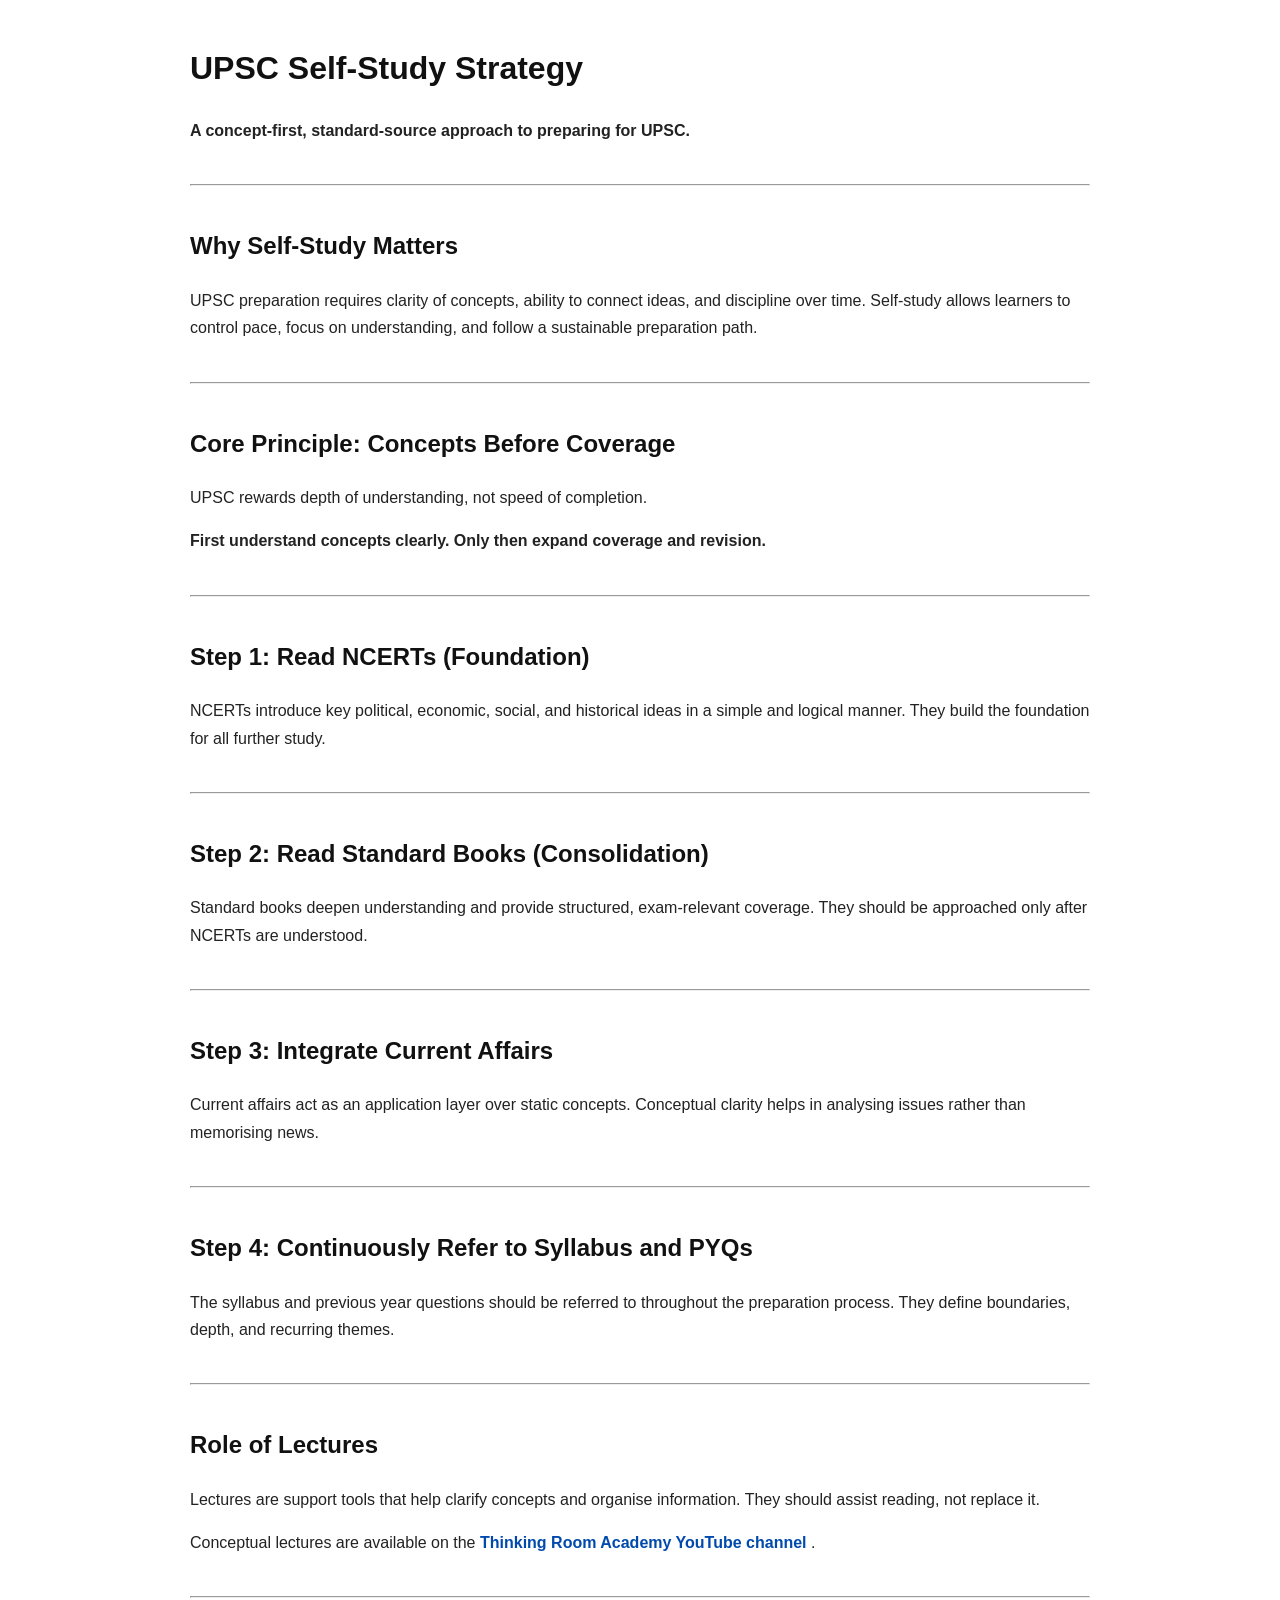
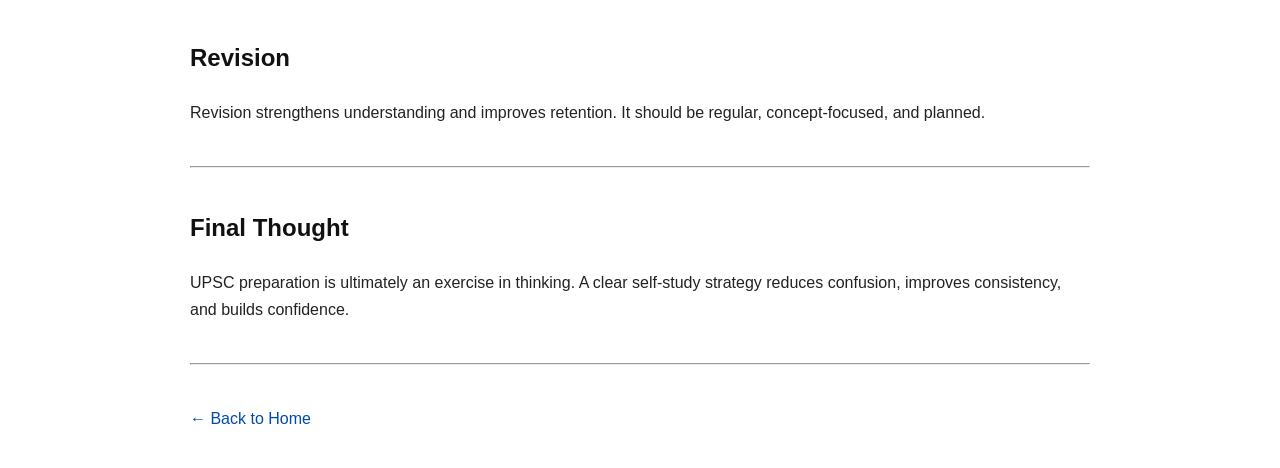
==== upsc-self-study-strategy.html @ 309dddc1 "Add UPSC Self-Study Strategy HTML document This HTML document outlines a self-study strategy for UPS" ====
<!DOCTYPE html>
<html lang="en">
<head>
  <meta charset="UTF-8">
  <title>UPSC Self-Study Strategy | Thinking Room Academy</title>
  <meta name="viewport" content="width=device-width, initial-scale=1.0">
  <meta name="description" content="A concept-first, standard-source self-study strategy for UPSC preparation.">
  <style>
    body {
      font-family: Arial, sans-serif;
      max-width: 900px;
      margin: auto;
      padding: 20px;
      line-height: 1.7;
      color: #222;
    }
    h1, h2 {
      color: #111;
    }
    a {
      color: #004aad;
      text-decoration: none;
    }
    hr {
      margin: 40px 0;
    }
  </style>
</head>

<body>

<h1>UPSC Self-Study Strategy</h1>
<p><strong>A concept-first, standard-source approach to preparing for UPSC.</strong></p>

<hr>

<h2>Why Self-Study Matters</h2>
<p>
UPSC preparation requires clarity of concepts, ability to connect ideas, and
discipline over time. Self-study allows learners to control pace, focus on
understanding, and follow a sustainable preparation path.
</p>

<hr>

<h2>Core Principle: Concepts Before Coverage</h2>
<p>
UPSC rewards depth of understanding, not speed of completion.
</p>

<p>
<strong>
First understand concepts clearly. Only then expand coverage and revision.
</strong>
</p>

<hr>

<h2>Step 1: Read NCERTs (Foundation)</h2>
<p>
NCERTs introduce key political, economic, social, and historical ideas in a
simple and logical manner. They build the foundation for all further study.
</p>

<hr>

<h2>Step 2: Read Standard Books (Consolidation)</h2>
<p>
Standard books deepen understanding and provide structured, exam-relevant
coverage. They should be approached only after NCERTs are understood.
</p>

<hr>

<h2>Step 3: Integrate Current Affairs</h2>
<p>
Current affairs act as an application layer over static concepts. Conceptual
clarity helps in analysing issues rather than memorising news.
</p>

<hr>

<h2>Step 4: Continuously Refer to Syllabus and PYQs</h2>
<p>
The syllabus and previous year questions should be referred to throughout the
preparation process. They define boundaries, depth, and recurring themes.
</p>

<hr>

<h2>Role of Lectures</h2>
<p>
Lectures are support tools that help clarify concepts and organise information.
They should assist reading, not replace it.
</p>

<p>
Conceptual lectures are available on the
<strong>
  <a href="https://www.youtube.com/@ThinkingRoomAcademy" target="_blank">
    Thinking Room Academy YouTube channel
  </a>
</strong>.
</p>

<hr>

<h2>Revision</h2>
<p>
Revision strengthens understanding and improves retention. It should be regular,
concept-focused, and planned.
</p>

<hr>

<h2>Final Thought</h2>
<p>
UPSC preparation is ultimately an exercise in thinking. A clear self-study
strategy reduces confusion, improves consistency, and builds confidence.
</p>

<hr>

<p>
<a href="index.html">← Back to Home</a>
</p>

</body>
</html>
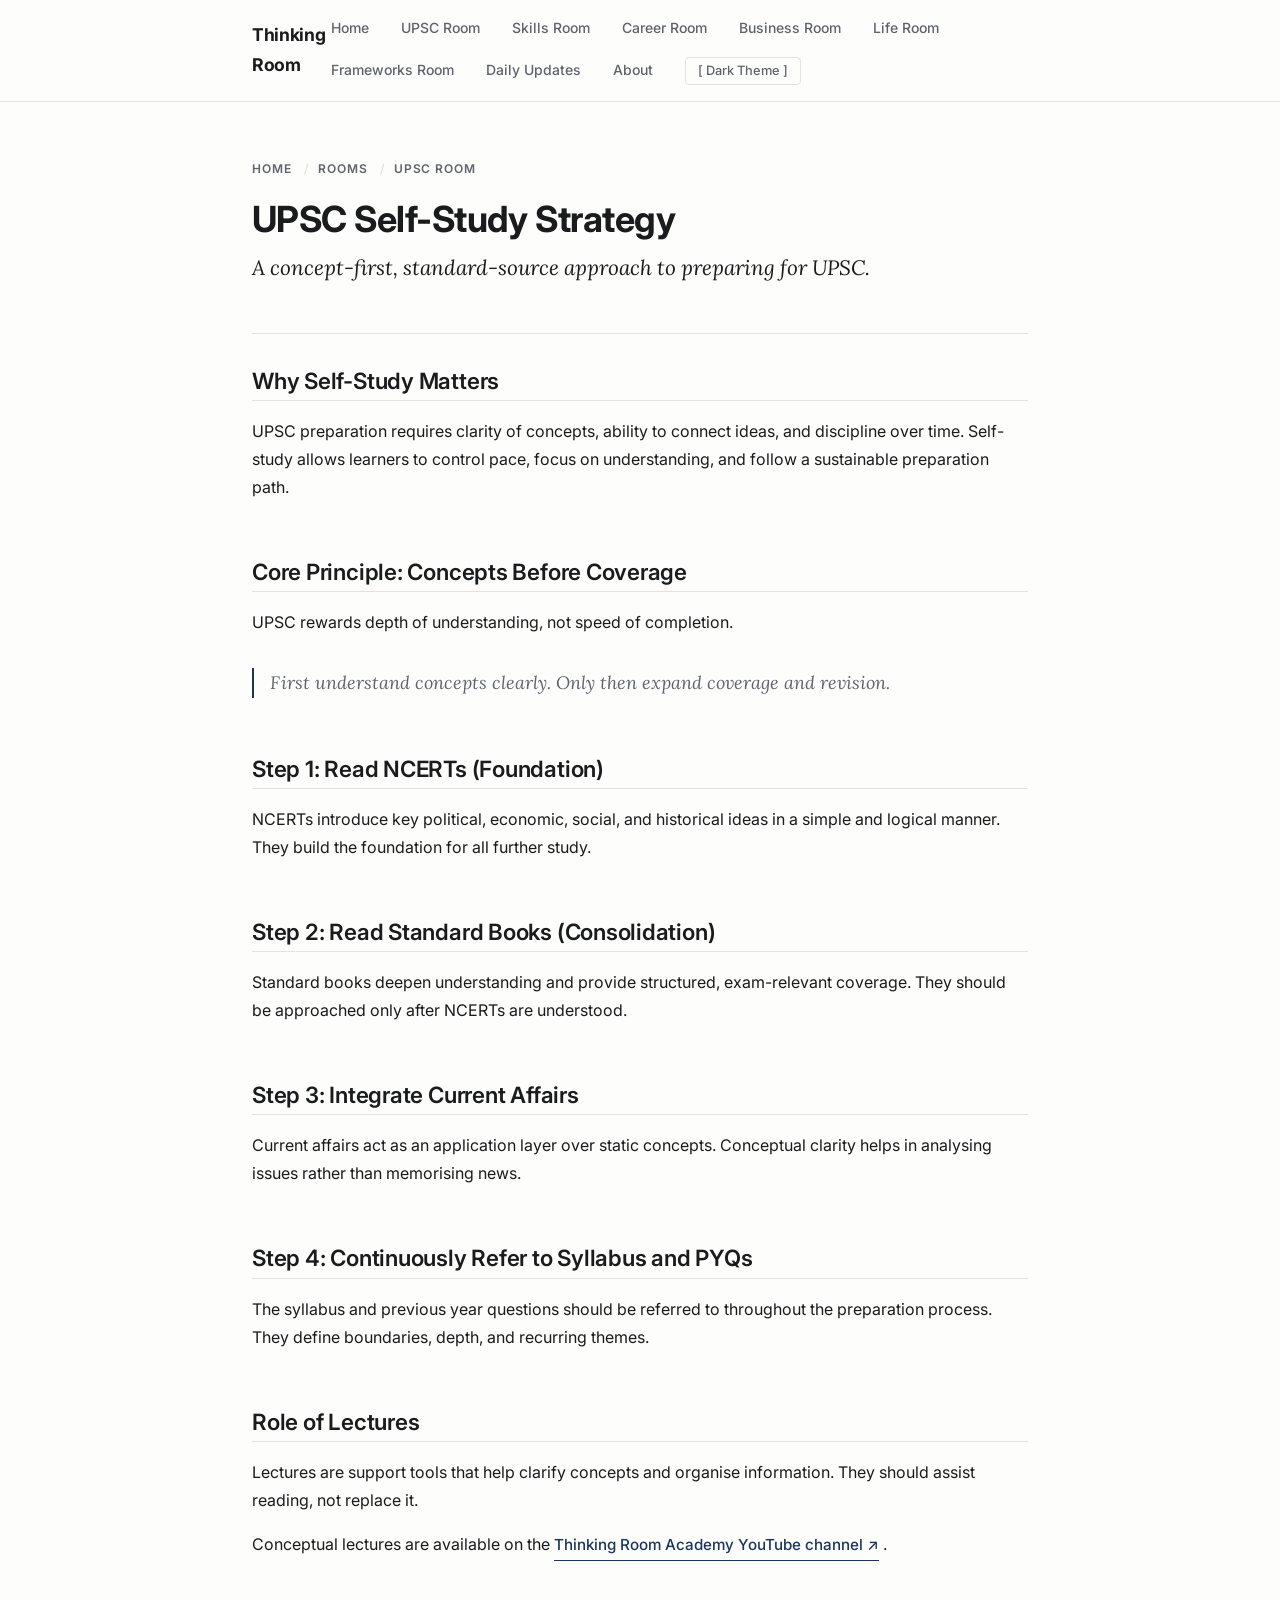
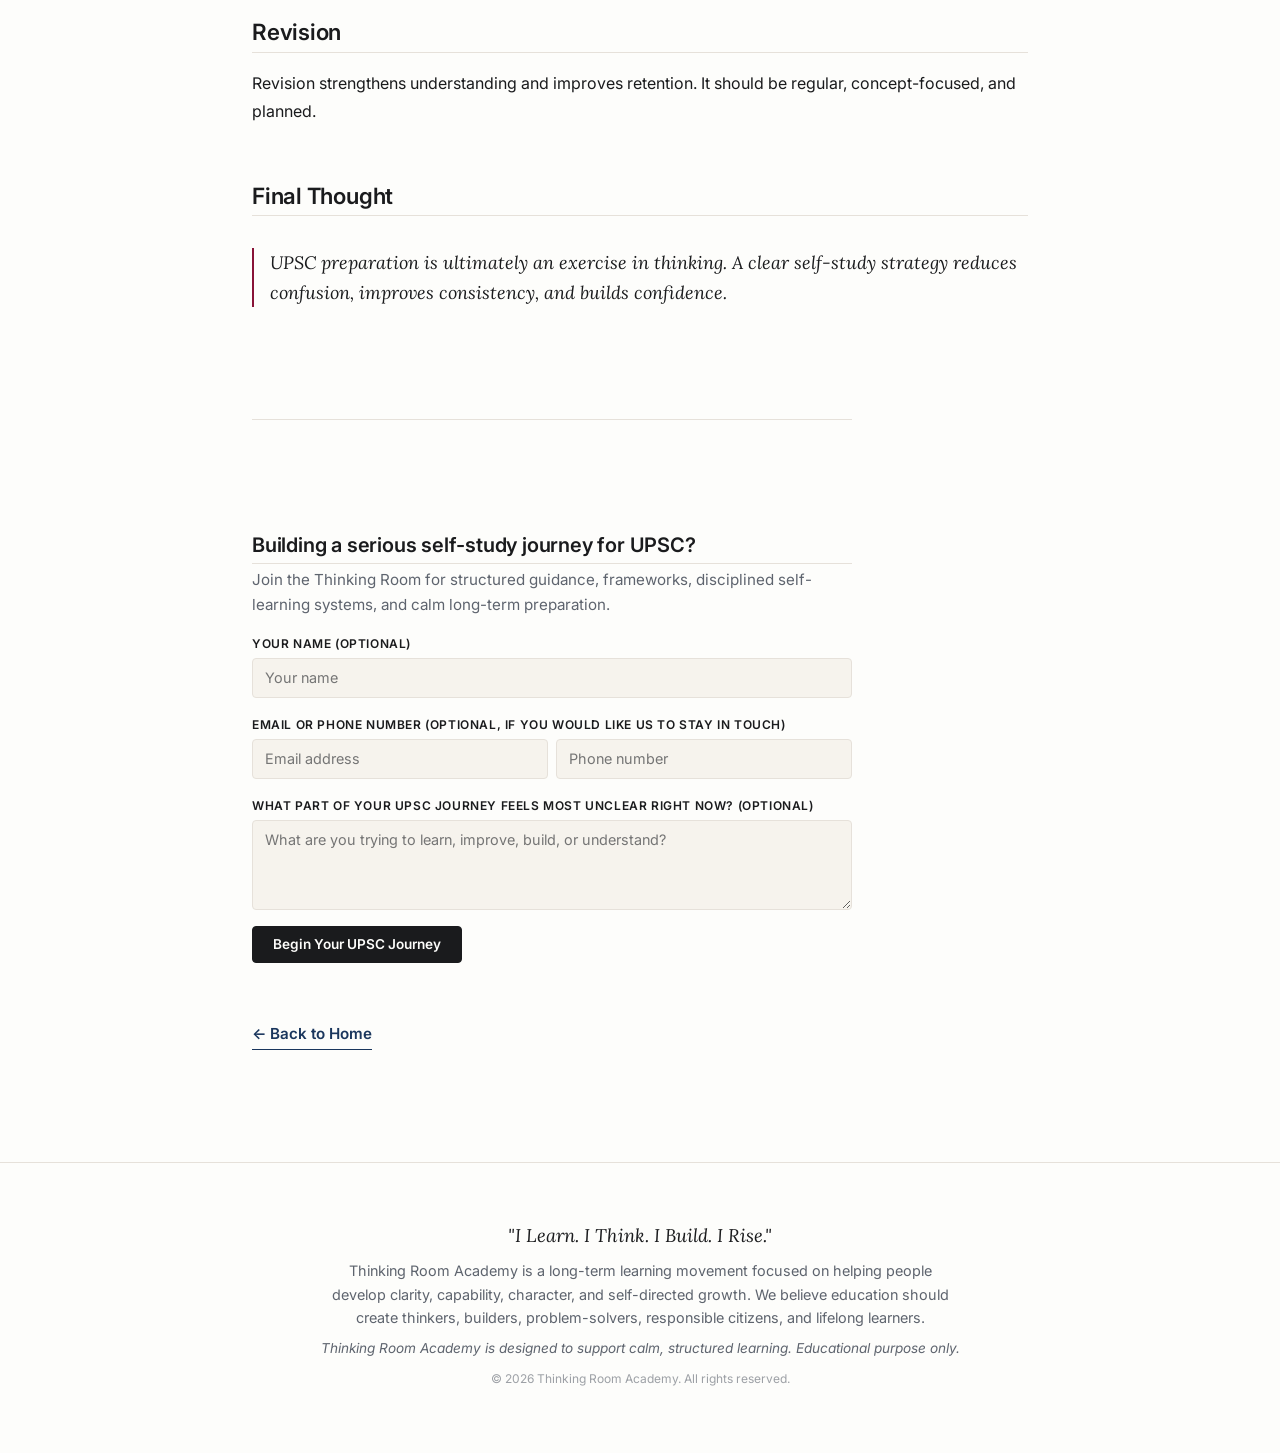
==== commit 6fddb9c9: "feat: simplify layout, unify navigation, and implement centralized community database forms" ====
--- a/upsc-self-study-strategy.html
+++ b/upsc-self-study-strategy.html
@@ -3,127 +3,209 @@
 <head>
   <meta charset="UTF-8">
   <title>UPSC Self-Study Strategy | Thinking Room Academy</title>
+  <link rel="canonical" href="https://thinkingroomacademy.com/upsc-self-study-strategy.html" />
   <meta name="viewport" content="width=device-width, initial-scale=1.0">
   <meta name="description" content="A concept-first, standard-source self-study strategy for UPSC preparation.">
-  <style>
-    body {
-      font-family: Arial, sans-serif;
-      max-width: 900px;
-      margin: auto;
-      padding: 20px;
-      line-height: 1.7;
-      color: #222;
-    }
-    h1, h2 {
-      color: #111;
-    }
-    a {
-      color: #004aad;
-      text-decoration: none;
-    }
-    hr {
-      margin: 40px 0;
-    }
-  </style>
+  
+  <!-- CSS Stylesheets -->
+  <link rel="stylesheet" href="css/variables.css">
+  <link rel="stylesheet" href="css/base.css">
+  <link rel="stylesheet" href="css/components.css">
+  
+  <!-- Render-blocking Theme Init -->
+  <script src="js/theme.js"></script>
+
+  <!-- Structured Schema Data for SEO -->
+  <script type="application/ld+json">
+  {
+    "@context": "https://schema.org",
+    "@type": "WebPage",
+    "name": "UPSC Self-Study Strategy",
+    "url": "https://thinkingroomacademy.com/upsc-self-study-strategy.html",
+    "description": "A concept-first, standard-source self-study strategy for UPSC preparation."
+  }
+  </script>
 </head>
-
 <body>
 
-<h1>UPSC Self-Study Strategy</h1>
-<p><strong>A concept-first, standard-source approach to preparing for UPSC.</strong></p>
-
-<hr>
-
-<h2>Why Self-Study Matters</h2>
-<p>
-UPSC preparation requires clarity of concepts, ability to connect ideas, and
-discipline over time. Self-study allows learners to control pace, focus on
-understanding, and follow a sustainable preparation path.
-</p>
-
-<hr>
-
-<h2>Core Principle: Concepts Before Coverage</h2>
-<p>
-UPSC rewards depth of understanding, not speed of completion.
-</p>
-
-<p>
-<strong>
-First understand concepts clearly. Only then expand coverage and revision.
-</strong>
-</p>
-
-<hr>
-
-<h2>Step 1: Read NCERTs (Foundation)</h2>
-<p>
-NCERTs introduce key political, economic, social, and historical ideas in a
-simple and logical manner. They build the foundation for all further study.
-</p>
-
-<hr>
-
-<h2>Step 2: Read Standard Books (Consolidation)</h2>
-<p>
-Standard books deepen understanding and provide structured, exam-relevant
-coverage. They should be approached only after NCERTs are understood.
-</p>
-
-<hr>
-
-<h2>Step 3: Integrate Current Affairs</h2>
-<p>
-Current affairs act as an application layer over static concepts. Conceptual
-clarity helps in analysing issues rather than memorising news.
-</p>
-
-<hr>
-
-<h2>Step 4: Continuously Refer to Syllabus and PYQs</h2>
-<p>
-The syllabus and previous year questions should be referred to throughout the
-preparation process. They define boundaries, depth, and recurring themes.
-</p>
-
-<hr>
-
-<h2>Role of Lectures</h2>
-<p>
-Lectures are support tools that help clarify concepts and organise information.
-They should assist reading, not replace it.
-</p>
-
-<p>
-Conceptual lectures are available on the
-<strong>
-  <a href="https://www.youtube.com/@ThinkingRoomAcademy" target="_blank">
-    Thinking Room Academy YouTube channel
-  </a>
-</strong>.
-</p>
-
-<hr>
-
-<h2>Revision</h2>
-<p>
-Revision strengthens understanding and improves retention. It should be regular,
-concept-focused, and planned.
-</p>
-
-<hr>
-
-<h2>Final Thought</h2>
-<p>
-UPSC preparation is ultimately an exercise in thinking. A clear self-study
-strategy reduces confusion, improves consistency, and builds confidence.
-</p>
-
-<hr>
-
-<p>
-<a href="index.html">← Back to Home</a>
-</p>
+  <!-- Global Header Nav -->
+  <header class="site-header">
+    <div class="container header-container">
+      <a href="index.html" class="brand-logo">Thinking Room</a>
+      <nav class="nav-actions" aria-label="Main Navigation">
+        <a href="index.html" class="nav-link" id="nav-home">Home</a>
+        <a href="upsc-self-study-strategy.html" class="nav-link" id="nav-upsc">UPSC Room</a>
+        <a href="rooms/skills.html" class="nav-link" id="nav-skills">Skills Room</a>
+        <a href="rooms/career.html" class="nav-link" id="nav-career">Career Room</a>
+        <a href="rooms/business.html" class="nav-link" id="nav-business">Business Room</a>
+        <a href="rooms/life.html" class="nav-link" id="nav-life">Life Room</a>
+        <a href="rooms/frameworks.html" class="nav-link" id="nav-frameworks">Frameworks Room</a>
+        <a href="updates/daily-log.html" class="nav-link" id="nav-daily-updates">Daily Updates</a>
+        <a href="index.html#legacy" class="nav-link" id="nav-about">About</a>
+        <button id="theme-toggle-btn" class="theme-toggle">[ Theme ]</button>
+      </nav>
+    </div>
+  </header>
+
+  <!-- Main Content Reading Pane -->
+  <main class="container">
+
+    <!-- Breadcrumbs Navigation -->
+    <nav class="breadcrumbs" aria-label="Breadcrumb">
+      <a href="index.html">Home</a> <span class="separator"></span>
+      <a href="index.html#learning-rooms">Rooms</a> <span class="separator"></span>
+      <span>UPSC Room</span>
+    </nav>
+
+    <!-- Strategy Hero Area -->
+    <article aria-labelledby="strategy-title">
+      <header class="hero-preface" style="padding-top: 0; padding-bottom: var(--spacing-md);">
+        <h1 id="strategy-title" style="margin-bottom: var(--spacing-sm);">UPSC Self-Study Strategy</h1>
+        <p class="serif-highlight">A concept-first, standard-source approach to preparing for UPSC.</p>
+      </header>
+
+      <hr style="margin: var(--spacing-md) 0;">
+
+      <!-- Why Self-Study Matters -->
+      <section aria-labelledby="why-self-study" style="margin-top: var(--spacing-lg);">
+        <h2 id="why-self-study" style="margin-top: 0;">Why Self-Study Matters</h2>
+        <p>
+          UPSC preparation requires clarity of concepts, ability to connect ideas, and
+          discipline over time. Self-study allows learners to control pace, focus on
+          understanding, and follow a sustainable preparation path.
+        </p>
+      </section>
+
+      <!-- Core Principle Section -->
+      <section aria-labelledby="core-principle">
+        <h2 id="core-principle">Core Principle: Concepts Before Coverage</h2>
+        <p>
+          UPSC rewards depth of understanding, not speed of completion.
+        </p>
+        <blockquote class="serif-quote">
+          First understand concepts clearly. Only then expand coverage and revision.
+        </blockquote>
+      </section>
+
+      <!-- Step 1 -->
+      <section aria-labelledby="step-1">
+        <h2 id="step-1">Step 1: Read NCERTs (Foundation)</h2>
+        <p>
+          NCERTs introduce key political, economic, social, and historical ideas in a
+          simple and logical manner. They build the foundation for all further study.
+        </p>
+      </section>
+
+      <!-- Step 2 -->
+      <section aria-labelledby="step-2">
+        <h2 id="step-2">Step 2: Read Standard Books (Consolidation)</h2>
+        <p>
+          Standard books deepen understanding and provide structured, exam-relevant
+          coverage. They should be approached only after NCERTs are understood.
+        </p>
+      </section>
+
+      <!-- Step 3 -->
+      <section aria-labelledby="step-3">
+        <h2 id="step-3">Step 3: Integrate Current Affairs</h2>
+        <p>
+          Current affairs act as an application layer over static concepts. Conceptual
+          clarity helps in analysing issues rather than memorising news.
+        </p>
+      </section>
+
+      <!-- Step 4 -->
+      <section aria-labelledby="step-4">
+        <h2 id="step-4">Step 4: Continuously Refer to Syllabus and PYQs</h2>
+        <p>
+          The syllabus and previous year questions should be referred to throughout the
+          preparation process. They define boundaries, depth, and recurring themes.
+        </p>
+      </section>
+
+      <!-- Role of Lectures -->
+      <section aria-labelledby="role-lectures">
+        <h2 id="role-lectures">Role of Lectures</h2>
+        <p>
+          Lectures are support tools that help clarify concepts and organise information.
+          They should assist reading, not replace it.
+        </p>
+        <p>
+          Conceptual lectures are available on the
+          <strong>
+            <a href="https://youtube.com/@thinking_gen" target="_blank" class="cta-link" style="font-weight: 500;">
+              Thinking Room Academy YouTube channel ↗
+            </a>
+          </strong>.
+        </p>
+      </section>
+
+      <!-- Revision -->
+      <section aria-labelledby="revision">
+        <h2 id="revision">Revision</h2>
+        <p>
+          Revision strengthens understanding and improves retention. It should be regular,
+          concept-focused, and planned.
+        </p>
+      </section>
+
+      <!-- Final Thought -->
+      <section aria-labelledby="final-thought">
+        <h2 id="final-thought">Final Thought</h2>
+        <p class="serif-quote" style="border-left-color: var(--accent-secondary); color: var(--text-primary);">
+          UPSC preparation is ultimately an exercise in thinking. A clear self-study
+          strategy reduces confusion, improves consistency, and builds confidence.
+        </p>
+      <!-- Intent Capture Section -->
+      <section class="intent-section" aria-labelledby="intent-title">
+        <h2 id="intent-title" class="intent-title">Building a serious self-study journey for UPSC?</h2>
+        <p class="intent-text">
+          Join the Thinking Room for structured guidance, frameworks, disciplined self-learning systems, and calm long-term preparation.
+        </p>
+        <form class="intent-form community-form" id="form-room-upsc" action="#" method="POST" onsubmit="return validateForm(this);">
+          <input type="hidden" name="room" value="UPSC">
+          <input type="hidden" name="page" value="/upsc-self-study-strategy.html">
+          <input type="hidden" name="status" value="New">
+          <div class="intent-input-group">
+            <label class="intent-label" for="name-upsc">Your Name (Optional)</label>
+            <input type="text" id="name-upsc" name="name" class="intent-input" placeholder="Your name">
+          </div>
+          <div class="intent-input-group">
+            <label class="intent-label">Email or phone number (optional, if you would like us to stay in touch)</label>
+            <div class="contact-grid">
+              <input type="email" id="email-upsc" name="email" class="intent-input" placeholder="Email address">
+              <input type="tel" id="phone-upsc" name="phone" class="intent-input" placeholder="Phone number">
+            </div>
+          </div>
+          <div class="intent-input-group">
+            <label class="intent-label" for="reflection-upsc">What part of your UPSC journey feels most unclear right now? (Optional)</label>
+            <textarea id="reflection-upsc" name="reflection" class="intent-textarea" placeholder="What are you trying to learn, improve, build, or understand?"></textarea>
+          </div>
+          <button type="submit" id="btn-submit-upsc" class="intent-submit">Begin Your UPSC Journey</button>
+        </form>
+      </section>
+    </article>
+
+    <!-- Bottom Navigation -->
+    <nav style="margin-top: var(--spacing-xl);" aria-label="Footer navigation">
+      <a href="index.html" class="cta-link">← Back to Home</a>
+    </nav>
+
+  </main>
+
+  <!-- Global Footer -->
+  <footer class="site-footer">
+    <div class="container">
+      <p style="font-family: var(--font-serif); font-size: 1.15rem; font-style: italic; color: var(--text-primary); margin-bottom: var(--spacing-sm);">
+        "I Learn. I Think. I Build. I Rise."
+      </p>
+      <p style="font-size: 0.9rem; color: var(--text-muted); max-width: 640px; margin: 0 auto var(--spacing-sm) auto; line-height: 1.6;">
+        Thinking Room Academy is a long-term learning movement focused on helping people develop clarity, capability, character, and self-directed growth. We believe education should create thinkers, builders, problem-solvers, responsible citizens, and lifelong learners.
+      </p>
+      <p style="font-size: 0.85rem; color: var(--text-muted); margin-top: var(--spacing-sm);"><em>Thinking Room Academy is designed to support calm, structured learning. Educational purpose only.</em></p>
+      <p style="opacity: 0.6; font-size: 0.75rem; margin-top: var(--spacing-xs);">© 2026 Thinking Room Academy. All rights reserved.</p>
+    </div>
+  </footer>
 
 </body>
 </html>
--- a/css/variables.css
+++ b/css/variables.css
@@ -0,0 +1,41 @@
+/* Design Tokens & Theme Variables */
+:root {
+  /* Typography */
+  --font-serif: 'Lora', Georgia, 'Times New Roman', serif;
+  --font-sans: 'Inter', -apple-system, BlinkMacSystemFont, "Segoe UI", Roboto, Helvetica, Arial, sans-serif;
+
+  /* Spacing Scale */
+  --spacing-xs: 0.25rem;
+  --spacing-sm: 0.5rem;
+  --spacing-md: 1rem;
+  --spacing-lg: 2rem;
+  --spacing-xl: 3.5rem;
+  --spacing-xxl: 7rem;
+
+  /* Layout Boundaries */
+  --max-width: 840px;
+
+  /* Light Theme - Warm Academic Paper */
+  --bg-primary: #fdfdfb;
+  --bg-secondary: #f6f3ed;
+  --text-primary: #1a1b1d;
+  --text-muted: #5e646e;
+  --accent-color: #1a365d;        /* Oxford Blue */
+  --accent-secondary: #881337;  /* Deep Burgundy */
+  --border-color: #e6e1da;
+  --border-hover: #1a1b1d;
+  
+  --transition-smooth: 0.25s cubic-bezier(0.4, 0, 0.2, 1);
+}
+
+[data-theme="dark"] {
+  /* Dark Theme - Archival Carbon */
+  --bg-primary: #111215;
+  --bg-secondary: #17181c;
+  --text-primary: #eaf0f6;
+  --text-muted: #8d95a2;
+  --accent-color: #e2b13c;        /* Archival Sand Gold */
+  --accent-secondary: #fbbf24;  /* Muted Gold Accent */
+  --border-color: #272930;
+  --border-hover: #eaf0f6;
+}
--- a/css/base.css
+++ b/css/base.css
@@ -0,0 +1,119 @@
+/* Global Resets & Base Typographic Layout */
+@import url('https://fonts.googleapis.com/css2?family=Inter:wght@300;400;500;600;700&family=Lora:ital,wght@0,400;0,500;1,400&display=swap');
+
+*, *::before, *::after {
+  box-sizing: border-box;
+  margin: 0;
+  padding: 0;
+}
+
+html {
+  scroll-behavior: smooth;
+  font-size: 16px;
+}
+
+body {
+  font-family: var(--font-sans);
+  background-color: var(--bg-primary);
+  color: var(--text-primary);
+  line-height: 1.75;
+  text-rendering: optimizeLegibility;
+  -webkit-font-smoothing: antialiased;
+  -moz-osx-font-smoothing: grayscale;
+  transition: background-color var(--transition-smooth), color var(--transition-smooth), border-color var(--transition-smooth);
+  padding: 0; /* Handled by header/footer padding in components */
+}
+
+/* Central Responsive Reading Container */
+.container {
+  max-width: var(--max-width);
+  margin: 0 auto;
+  padding: 0 var(--spacing-lg);
+}
+
+/* Typography Defaults - Modern Digital Clarity */
+h1, h2, h3, h4 {
+  font-family: var(--font-sans);
+  color: var(--text-primary);
+  font-weight: 600;
+  line-height: 1.35;
+  letter-spacing: -0.015em;
+}
+
+h1 {
+  font-size: 2.25rem;
+  font-weight: 700;
+  margin-bottom: var(--spacing-sm);
+  color: var(--text-primary);
+}
+
+h2 {
+  font-size: 1.4rem;
+  font-weight: 600;
+  margin-top: var(--spacing-xl);
+  margin-bottom: var(--spacing-md);
+  border-bottom: 1px solid var(--border-color);
+  padding-bottom: var(--spacing-xs);
+  letter-spacing: -0.01em;
+}
+
+h3 {
+  font-size: 1.15rem;
+  font-weight: 600;
+  margin-top: var(--spacing-lg);
+  margin-bottom: var(--spacing-sm);
+}
+
+p {
+  margin-bottom: var(--spacing-md);
+  color: var(--text-primary);
+}
+
+/* Selective Serif Highlights for Academic Warmth */
+.serif-highlight {
+  font-family: var(--font-serif);
+  font-size: 1.3rem;
+  font-style: italic;
+  font-weight: 400;
+  color: var(--text-primary);
+  line-height: 1.6;
+  margin-bottom: var(--spacing-md);
+}
+
+.serif-quote {
+  font-family: var(--font-serif);
+  font-size: 1.125rem;
+  font-style: italic;
+  color: var(--text-muted);
+  border-left: 2px solid var(--accent-color);
+  padding-left: var(--spacing-md);
+  margin: var(--spacing-lg) 0;
+  line-height: 1.65;
+}
+
+strong {
+  font-weight: 600;
+}
+
+/* Horizontal Rules as clean spacing breaks */
+hr {
+  border: 0;
+  border-top: 1px solid var(--border-color);
+  margin: var(--spacing-xl) 0;
+}
+
+/* Media Queries for Typography */
+@media (max-width: 600px) {
+  html {
+    font-size: 15px;
+  }
+  h1 {
+    font-size: 1.85rem;
+  }
+  h2 {
+    font-size: 1.25rem;
+  }
+  .serif-highlight {
+    font-size: 1.15rem;
+  }
+}
--- a/css/components.css
+++ b/css/components.css
@@ -0,0 +1,624 @@
+/* Structural Components & Layout Sections */
+
+/* Global Navigation Header */
+.site-header {
+  border-bottom: 1px solid var(--border-color);
+  padding: var(--spacing-md) 0;
+  margin-bottom: var(--spacing-xl);
+}
+
+.header-container {
+  display: flex;
+  justify-content: space-between;
+  align-items: center;
+}
+
+.brand-logo {
+  font-family: var(--font-sans);
+  font-weight: 700;
+  font-size: 1.1rem;
+  letter-spacing: -0.02em;
+  color: var(--text-primary);
+  text-decoration: none;
+  transition: opacity var(--transition-smooth);
+}
+
+.brand-logo:hover {
+  opacity: 0.8;
+}
+
+.nav-actions {
+  display: flex;
+  align-items: center;
+  flex-wrap: wrap;
+  gap: var(--spacing-md) var(--spacing-lg);
+}
+
+.nav-link {
+  font-family: var(--font-sans);
+  font-size: 0.875rem;
+  font-weight: 500;
+  color: var(--text-muted);
+  text-decoration: none;
+  transition: color var(--transition-smooth);
+}
+
+.nav-link:hover {
+  color: var(--text-primary);
+}
+
+.theme-toggle {
+  background: none;
+  border: 1px solid var(--border-color);
+  color: var(--text-muted);
+  padding: 0.35rem 0.75rem;
+  font-family: var(--font-sans);
+  font-size: 0.8rem;
+  font-weight: 500;
+  cursor: pointer;
+  border-radius: 4px;
+  transition: all var(--transition-smooth);
+}
+
+.theme-toggle:hover {
+  color: var(--text-primary);
+  border-color: var(--border-hover);
+}
+
+/* Hero Preface Section */
+.hero-preface {
+  padding: var(--spacing-lg) 0 var(--spacing-xl) 0;
+}
+
+.hero-subtitle {
+  color: var(--text-muted);
+  font-size: 1.1rem;
+  margin-bottom: var(--spacing-lg);
+  max-width: 680px;
+}
+
+.cta-group {
+  display: flex;
+  flex-wrap: wrap;
+  gap: var(--spacing-md) var(--spacing-lg);
+  margin-top: var(--spacing-lg);
+}
+
+/* Call to Actions (Academic style links) */
+.cta-link {
+  font-family: var(--font-sans);
+  font-size: 0.95rem;
+  font-weight: 600;
+  color: var(--accent-color);
+  text-decoration: none;
+  border-bottom: 1.5px solid var(--accent-color);
+  padding-bottom: 2px;
+  display: inline-flex;
+  align-items: center;
+  gap: 0.25rem;
+  transition: all var(--transition-smooth);
+}
+
+.cta-link:hover {
+  color: var(--accent-secondary);
+  border-bottom-color: var(--accent-secondary);
+}
+
+.cta-link.secondary {
+  color: var(--text-muted);
+  border-bottom-color: var(--border-color);
+}
+
+.cta-link.secondary:hover {
+  color: var(--text-primary);
+  border-bottom-color: var(--border-hover);
+}
+
+/* Core Pillars Grid */
+.pillars-grid {
+  display: grid;
+  grid-template-columns: repeat(3, 1fr);
+  gap: var(--spacing-xl);
+  margin: var(--spacing-xl) 0;
+}
+
+.pillar-card {
+  display: flex;
+  flex-direction: column;
+  gap: var(--spacing-xs);
+}
+
+.pillar-card h3 {
+  font-size: 1.1rem;
+  font-weight: 600;
+  margin-top: 0;
+}
+
+.pillar-card p {
+  font-size: 0.95rem;
+  color: var(--text-muted);
+  line-height: 1.6;
+}
+
+/* Subject Catalog Grid */
+.catalog-grid {
+  display: grid;
+  grid-template-columns: repeat(2, 1fr);
+  gap: var(--spacing-md);
+  margin-top: var(--spacing-lg);
+}
+
+@media (max-width: 600px) {
+  .catalog-grid {
+    grid-template-columns: 1fr;
+  }
+}
+
+.subject-block {
+  border: 1px solid var(--border-color);
+  border-radius: 4px;
+  background-color: var(--bg-secondary);
+  padding: var(--spacing-lg);
+  transition: border-color var(--transition-smooth);
+}
+
+.subject-block:focus-within, .subject-block:hover {
+  border-color: var(--border-hover);
+}
+
+.subject-header {
+  display: flex;
+  justify-content: space-between;
+  align-items: center;
+  margin-bottom: var(--spacing-xs);
+  flex-wrap: wrap;
+  gap: var(--spacing-sm);
+}
+
+.subject-title {
+  font-size: 1.2rem;
+  font-weight: 600;
+  margin-top: 0;
+}
+
+.subject-badge {
+  font-family: var(--font-sans);
+  font-size: 0.7rem;
+  font-weight: 600;
+  text-transform: uppercase;
+  letter-spacing: 0.05em;
+  padding: 0.25rem 0.5rem;
+  border-radius: 3px;
+  border: 1px solid var(--border-color);
+}
+
+.subject-badge.live {
+  background-color: rgba(26, 54, 93, 0.04);
+  color: var(--accent-color);
+  border-color: var(--accent-color);
+}
+
+[data-theme="dark"] .subject-badge.live {
+  background-color: rgba(226, 177, 60, 0.06);
+  color: var(--accent-color);
+  border-color: var(--accent-color);
+}
+
+.subject-badge.coming {
+  color: var(--text-muted);
+  border-color: var(--border-color);
+  opacity: 0.85;
+}
+
+.subject-meta {
+  font-size: 0.9rem;
+  color: var(--text-muted);
+  margin-bottom: var(--spacing-md);
+}
+
+/* Native Disclosure Accordion styling */
+.academic-disclosure {
+  border-top: 1px solid var(--border-color);
+  margin-top: var(--spacing-md);
+  padding-top: var(--spacing-sm);
+}
+
+.academic-disclosure summary {
+  font-family: var(--font-sans);
+  font-size: 0.875rem;
+  font-weight: 600;
+  color: var(--accent-color);
+  cursor: pointer;
+  user-select: none;
+  list-style: none;
+  display: flex;
+  align-items: center;
+  gap: 0.35rem;
+  width: max-content;
+}
+
+[data-theme="dark"] .academic-disclosure summary {
+  color: var(--text-primary);
+}
+
+.academic-disclosure summary::-webkit-details-marker {
+  display: none;
+}
+
+.academic-disclosure summary::before {
+  content: "[+]";
+  font-family: monospace;
+}
+
+.academic-disclosure[open] summary::before {
+  content: "[-]";
+}
+
+.academic-disclosure summary:hover {
+  text-decoration: underline;
+}
+
+.disclosure-content {
+  padding-top: var(--spacing-sm);
+  font-size: 0.9rem;
+  color: var(--text-primary);
+}
+
+.disclosure-content ol {
+  margin-left: var(--spacing-lg);
+  margin-top: var(--spacing-xs);
+  display: flex;
+  flex-direction: column;
+  gap: var(--spacing-xs);
+}
+
+/* Timeline Layout */
+.roadmap-timeline {
+  display: flex;
+  flex-direction: column;
+  gap: var(--spacing-lg);
+  position: relative;
+  padding-left: var(--spacing-lg);
+  margin: var(--spacing-xl) 0;
+}
+
+.roadmap-timeline::before {
+  content: '';
+  position: absolute;
+  left: 3px;
+  top: 6px;
+  bottom: 6px;
+  width: 1px;
+  background-color: var(--border-color);
+}
+
+.timeline-step {
+  position: relative;
+}
+
+.timeline-step::before {
+  content: '';
+  position: absolute;
+  left: -20px;
+  top: 9px;
+  width: 7px;
+  height: 7px;
+  border-radius: 50%;
+  background-color: var(--bg-primary);
+  border: 1.5px solid var(--accent-color);
+  transition: background-color var(--transition-smooth);
+}
+
+.timeline-title {
+  font-size: 1.05rem;
+  font-weight: 600;
+  margin-top: 0;
+  margin-bottom: var(--spacing-xs);
+}
+
+.timeline-text {
+  font-size: 0.95rem;
+  color: var(--text-muted);
+  line-height: 1.6;
+}
+
+/* Site Footer */
+.site-footer {
+  border-top: 1px solid var(--border-color);
+  padding: var(--spacing-xl) 0;
+  margin-top: var(--spacing-xxl);
+  text-align: center;
+}
+
+.site-footer p {
+  font-size: 0.85rem;
+  color: var(--text-muted);
+  margin-bottom: var(--spacing-sm);
+}
+
+.site-footer em {
+  font-style: italic;
+}
+
+/* ==========================================================================
+   Phase 2 Master Rebuild Stylings
+   ========================================================================== */
+
+/* Outcomes Typographic Grid */
+.outcomes-grid {
+  display: grid;
+  grid-template-columns: repeat(4, 1fr);
+  gap: var(--spacing-md);
+  margin: var(--spacing-xl) 0;
+  border-top: 1px solid var(--border-color);
+  border-bottom: 1px solid var(--border-color);
+  padding: var(--spacing-lg) 0;
+}
+
+.outcome-item {
+  font-family: var(--font-sans);
+  font-size: 0.95rem;
+  font-weight: 500;
+  color: var(--text-primary);
+  display: flex;
+  align-items: center;
+  gap: 0.5rem;
+}
+
+.outcome-item::before {
+  content: "•";
+  color: var(--accent-color);
+  font-size: 1.25rem;
+  font-weight: 700;
+}
+
+@media (max-width: 768px) {
+  .outcomes-grid {
+    grid-template-columns: repeat(2, 1fr);
+  }
+}
+
+@media (max-width: 480px) {
+  .outcomes-grid {
+    grid-template-columns: 1fr;
+  }
+}
+
+/* Narrative / Editorial Story Block */
+.story-block {
+  max-width: 720px;
+  margin: var(--spacing-xl) 0;
+  display: flex;
+  flex-direction: column;
+  gap: var(--spacing-md);
+}
+
+.story-block p {
+  font-size: 1.05rem;
+  line-height: 1.8;
+  color: var(--text-muted);
+  margin-bottom: 0;
+}
+
+.story-block p strong {
+  color: var(--text-primary);
+}
+
+/* Breadcrumbs navigation */
+.breadcrumbs {
+  font-family: var(--font-sans);
+  font-size: 0.75rem;
+  font-weight: 600;
+  text-transform: uppercase;
+  letter-spacing: 0.08em;
+  color: var(--text-muted);
+  margin-bottom: var(--spacing-md);
+  display: flex;
+  flex-wrap: wrap;
+  gap: var(--spacing-sm);
+  align-items: center;
+}
+
+.breadcrumbs a {
+  color: var(--text-muted);
+  text-decoration: none;
+  transition: color var(--transition-smooth);
+}
+
+.breadcrumbs a:hover {
+  color: var(--text-primary);
+}
+
+.breadcrumbs span.separator::after {
+  content: "/";
+  margin-left: var(--spacing-xs);
+  color: var(--border-color);
+}
+
+/* Daily Updates Log Page Elements */
+.log-list {
+  display: flex;
+  flex-direction: column;
+  gap: var(--spacing-xl);
+  margin-top: var(--spacing-xl);
+}
+
+.log-item {
+  border-bottom: 1px solid var(--border-color);
+  padding-bottom: var(--spacing-lg);
+}
+
+.log-date {
+  font-family: var(--font-sans);
+  font-size: 0.8rem;
+  font-weight: 600;
+  color: var(--accent-color);
+  text-transform: uppercase;
+  letter-spacing: 0.1em;
+  margin-bottom: var(--spacing-sm);
+}
+
+.log-title {
+  font-size: 1.3rem;
+  font-weight: 600;
+  margin-top: 0;
+  margin-bottom: var(--spacing-xs);
+}
+
+.log-content {
+  font-size: 1rem;
+  color: var(--text-muted);
+  line-height: 1.7;
+}
+
+.log-content p {
+  margin-bottom: var(--spacing-sm);
+}
+
+/* Manifesto Banner styling */
+.manifesto-banner {
+  padding: var(--spacing-xl) 0;
+  border-top: 1.5px solid var(--text-primary);
+  border-bottom: 1.5px solid var(--text-primary);
+  margin: var(--spacing-xl) 0;
+}
+
+[data-theme="dark"] .manifesto-banner {
+  border-top-color: var(--border-color);
+  border-bottom-color: var(--border-color);
+}
+
+/* ==========================================================================
+   Intent Capture Forms
+   ========================================================================== */
+.intent-section {
+  margin-top: var(--spacing-xxl);
+  padding-top: var(--spacing-xl);
+  border-top: 1px solid var(--border-color);
+  max-width: 600px;
+}
+
+.intent-title {
+  font-family: var(--font-sans);
+  font-size: 1.25rem;
+  font-weight: 600;
+  margin-bottom: var(--spacing-xs);
+  color: var(--text-primary);
+}
+
+.intent-text {
+  font-size: 0.95rem;
+  color: var(--text-muted);
+  line-height: 1.6;
+  margin-bottom: var(--spacing-md);
+}
+
+.intent-form {
+  display: flex;
+  flex-direction: column;
+  gap: var(--spacing-md);
+  margin-top: var(--spacing-md);
+}
+
+.intent-input-group {
+  display: flex;
+  flex-direction: column;
+  gap: var(--spacing-xs);
+}
+
+.intent-label {
+  font-family: var(--font-sans);
+  font-size: 0.75rem;
+  font-weight: 600;
+  color: var(--text-primary);
+  text-transform: uppercase;
+  letter-spacing: 0.05em;
+}
+
+.intent-input {
+  font-family: var(--font-sans);
+  background-color: var(--bg-secondary);
+  color: var(--text-primary);
+  border: 1px solid var(--border-color);
+  border-radius: 4px;
+  padding: 0.65rem 0.75rem;
+  font-size: 0.9rem;
+  transition: border-color var(--transition-smooth);
+}
+
+.intent-input:focus {
+  outline: none;
+  border-color: var(--border-hover);
+}
+
+.intent-textarea {
+  font-family: var(--font-sans);
+  background-color: var(--bg-secondary);
+  color: var(--text-primary);
+  border: 1px solid var(--border-color);
+  border-radius: 4px;
+  padding: 0.65rem 0.75rem;
+  font-size: 0.9rem;
+  resize: vertical;
+  min-height: 90px;
+  transition: border-color var(--transition-smooth);
+}
+
+.intent-textarea:focus {
+  outline: none;
+  border-color: var(--border-hover);
+}
+
+.intent-submit {
+  font-family: var(--font-sans);
+  font-size: 0.85rem;
+  font-weight: 600;
+  background-color: var(--text-primary);
+  color: var(--bg-primary);
+  border: 1px solid var(--text-primary);
+  padding: 0.6rem 1.25rem;
+  border-radius: 4px;
+  cursor: pointer;
+  align-self: flex-start;
+  transition: background-color var(--transition-smooth), color var(--transition-smooth), border-color var(--transition-smooth);
+}
+
+.intent-submit:hover {
+  background-color: transparent;
+  color: var(--text-primary);
+}
+
+/* Responsive Grid and Typography overrides */
+@media (max-width: 768px) {
+  .pillars-grid {
+    grid-template-columns: 1fr;
+    gap: var(--spacing-lg);
+  }
+  .site-header {
+    margin-bottom: var(--spacing-lg);
+  }
+}
+
+select.intent-input {
+  appearance: none;
+  -webkit-appearance: none;
+  background-image: url("data:image/svg+xml;charset=US-ASCII,%3Csvg%20xmlns%3D%22http%3A%2F%2Fwww.w3.org%2F2000%2Fsvg%22%20width%3D%22292.4%22%20height%3D%22292.4%22%3E%3Cpath%20fill%3D%22%235E646E%22%20d%3D%22M287%2069.4a17.6%2017.6%200%200%200-13-5.4H18.4c-5%200-9.3%201.8-12.9%205.4A17.6%2017.6%200%200%200%200%2082.2c0%205%201.8%209.3%205.4%2012.9l128%20127.9c3.6%203.6%207.8%205.4%2012.8%205.4s9.2-1.8%2012.8-5.4L287%2095c3.5-3.5%205.4-7.8%205.4-12.8%200-5-1.9-9.2-5.5-12.8z%22%2F%3E%3C%2Fsvg%3E");
+  background-repeat: no-repeat;
+  background-position: right 0.75rem top 50%;
+  background-size: 0.65rem auto;
+  padding-right: 2rem;
+}
+
+.contact-grid {
+  display: grid;
+  grid-template-columns: 1fr 1fr;
+  gap: var(--spacing-sm);
+}
+
+@media (max-width: 600px) {
+  .contact-grid {
+    grid-template-columns: 1fr;
+    gap: var(--spacing-xs);
+  }
+}
+
